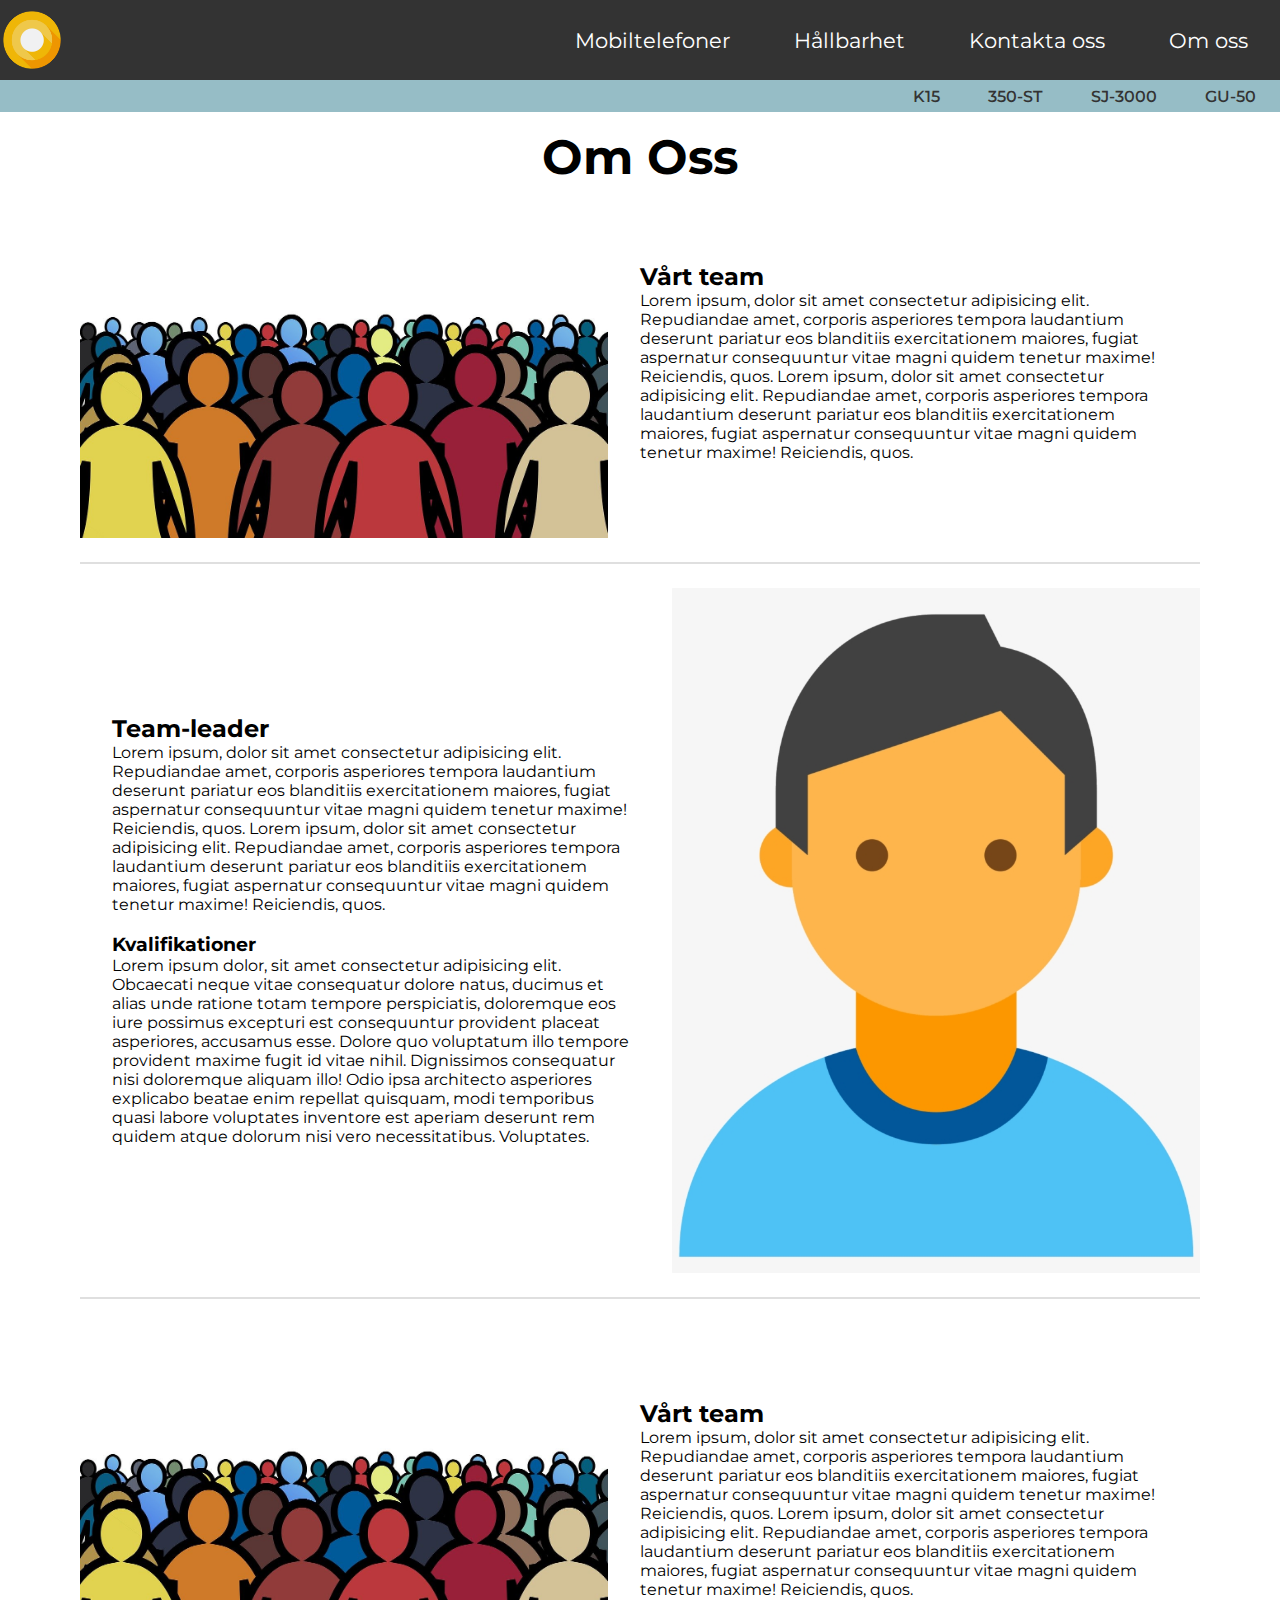
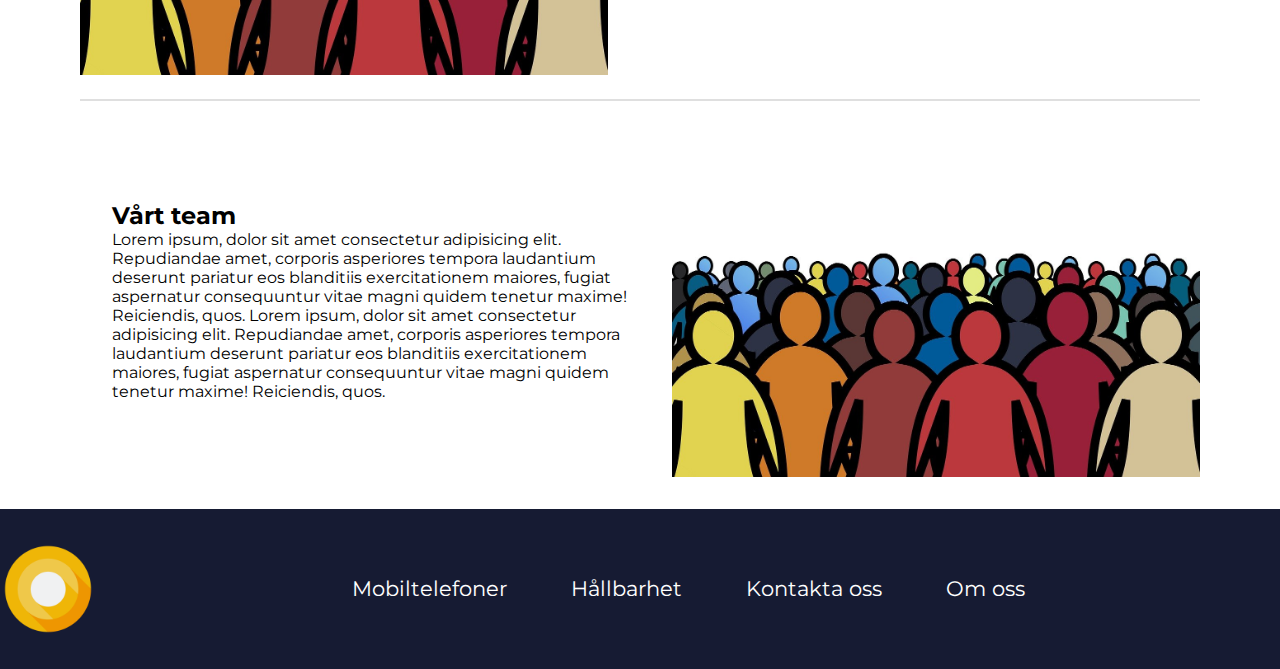
==== about.html @ dcf332bf "Påbörjade en about sida" ====
<!DOCTYPE html>
<html lang="en">
<head>
    <meta charset="UTF-8">
    <meta http-equiv="X-UA-Compatible" content="IE=edge">
    <meta name="viewport" content="width=device-width, initial-scale=1.0">
    <link rel="stylesheet" href="style.css">
    <link rel="icon" href="img/loading-circle.png">
    <title>Smartphones - About</title>
</head>
<body>
    <nav class="topnav">
        <div class="img-container">
            <a href="index.html"><img src="img/loading-circle.png" alt="Company Logo"></a>
        </div>
        <div class="navlinks">
            <a href="#">Mobiltelefoner</a><a href="hallbarhet.html">Hållbarhet</a><a href="#">Kontakta oss</a><a href="#">Om oss</a>
        </div>
        <div class="navlinks navlinks-mobile">
            <a href="#">Mobiltelefoner</a><a href="#">Mer</a>
        </div>
    </nav>
    <nav class="subnav">
        <a href="#">K15</a><a href="#">350-ST</a><a href="#">SJ-3000</a><a href="#">GU-50</a>
    </nav>

    <div class="header-about">
        <h1>Om Oss</h1>
    </div>
    <main class="main-about">
        <section>
            <div class="img-container">
                <img src="img/about-pics/crowd-1.jpg" alt="Crowd">
            </div>
            <div class="about">
                <h2>Vårt team</h2>
                <p>Lorem ipsum, dolor sit amet consectetur adipisicing elit. Repudiandae amet, corporis asperiores tempora laudantium deserunt pariatur eos blanditiis exercitationem maiores, fugiat aspernatur consequuntur vitae magni quidem tenetur maxime! Reiciendis, quos. Lorem ipsum, dolor sit amet consectetur adipisicing elit. Repudiandae amet, corporis asperiores tempora laudantium deserunt pariatur eos blanditiis exercitationem maiores, fugiat aspernatur consequuntur vitae magni quidem tenetur maxime! Reiciendis, quos.</p>
            </div>
        </section>
        <section>
            <div class="img-container">
                <img src="img/about-pics/person-thing.png" alt="Person">
            </div>
            <div class="about">
                <h2>Team-leader</h2>
                <p>Lorem ipsum, dolor sit amet consectetur adipisicing elit. Repudiandae amet, corporis asperiores tempora laudantium deserunt pariatur eos blanditiis exercitationem maiores, fugiat aspernatur consequuntur vitae magni quidem tenetur maxime! Reiciendis, quos. Lorem ipsum, dolor sit amet consectetur adipisicing elit. Repudiandae amet, corporis asperiores tempora laudantium deserunt pariatur eos blanditiis exercitationem maiores, fugiat aspernatur consequuntur vitae magni quidem tenetur maxime! Reiciendis, quos.</p>
                <br>
                <h3>Kvalifikationer</h3>
                <p>
                    Lorem ipsum dolor, sit amet consectetur adipisicing elit. Obcaecati neque vitae consequatur dolore natus, ducimus et alias unde ratione totam tempore perspiciatis, doloremque eos iure possimus excepturi est consequuntur  provident placeat asperiores, accusamus esse. Dolore quo voluptatum illo tempore provident maxime fugit id vitae nihil. Dignissimos consequatur nisi doloremque aliquam illo! Odio ipsa architecto asperiores explicabo beatae enim repellat quisquam, modi temporibus quasi labore voluptates inventore est aperiam deserunt rem quidem atque dolorum nisi vero necessitatibus. Voluptates.
                </p>
            </div>
        </section>
        <section>
            <div class="img-container">
                <img src="img/about-pics/crowd-1.jpg" alt="Crowd">
            </div>
            <div class="about">
                <h2>Vårt team</h2>
                <p>Lorem ipsum, dolor sit amet consectetur adipisicing elit. Repudiandae amet, corporis asperiores tempora laudantium deserunt pariatur eos blanditiis exercitationem maiores, fugiat aspernatur consequuntur vitae magni quidem tenetur maxime! Reiciendis, quos. Lorem ipsum, dolor sit amet consectetur adipisicing elit. Repudiandae amet, corporis asperiores tempora laudantium deserunt pariatur eos blanditiis exercitationem maiores, fugiat aspernatur consequuntur vitae magni quidem tenetur maxime! Reiciendis, quos.</p>
            </div>
        </section>
        <section>
            <div class="img-container">
                <img src="img/about-pics/crowd-1.jpg" alt="Crowd">
            </div>
            <div class="about">
                <h2>Vårt team</h2>
                <p>Lorem ipsum, dolor sit amet consectetur adipisicing elit. Repudiandae amet, corporis asperiores tempora laudantium deserunt pariatur eos blanditiis exercitationem maiores, fugiat aspernatur consequuntur vitae magni quidem tenetur maxime! Reiciendis, quos. Lorem ipsum, dolor sit amet consectetur adipisicing elit. Repudiandae amet, corporis asperiores tempora laudantium deserunt pariatur eos blanditiis exercitationem maiores, fugiat aspernatur consequuntur vitae magni quidem tenetur maxime! Reiciendis, quos.</p>
            </div>
        </section>
    </main>

    <footer>
        <div class="img-container"><img src="img/loading-circle.png" alt="Site Logo"></div>
        <div class="navlinks">
            <a href="#">Mobiltelefoner</a><a href="hallbarhet.html">Hållbarhet</a><a href="#">Kontakta oss</a><a href="#">Om oss</a>
        </div>
        <div></div>
    </footer>
</body>
</html>
---- style.css ----
@import url('https://fonts.googleapis.com/css2?family=Montserrat&family=Source+Serif+Pro&display=swap');

/* Fonts
* font-family: 'Montserrat', sans-serif;
* font-family: 'Source Serif Pro', serif;
*/

*{
    margin: 0;
    padding: 0;
    box-sizing: border-box;
    font-family: 'Montserrat', sans-serif;
}

/* Generell kod */

html{
    scroll-behavior: smooth;
}

:root{
    --primary-color: #96bdc6;
    --primary-color-rgb: 149, 189, 198;

    --secondary-color: #161b33;
    --extra-color: #81968f;
    
    --main-text-color: #333333;
    --main-text-color-light: #fff;

    --base-border-rad: 5px;
}

.img-container img{
    display: flex;
    justify-content: center;
    align-items: center;
    
    width: 100%;
}

button{
    cursor: pointer;
}

/*! Fundera över header fonten */
/* h1, h2, h3, h4, h5, h6{
    font-family: 'Source Serif Pro', serif;
} */

/* Navbar */
.topnav .navlinks-mobile{
    display: none;
}

.topnav{
    display: flex;
    justify-content: space-between;
    align-items: center;

    height: 5rem;
    
    background: var(--main-text-color);
}

.topnav .img-container{
    width: 4rem;
    height: 4rem;
}

.topnav > .navlinks a, footer .navlinks a{
    text-decoration: none;
    padding: 2rem;
    color: var(--main-text-color-light);
    font-size: 1.3rem;

    transition: background 0.1s linear;
}

.topnav > .navlinks a:hover{
    background: var(--primary-color);
}

.topnav .navlinks-mobile a{
    display: none;
    
    margin: 0;
    padding: 0;
    font-size: 1.3rem;
}

/* Subnav */
.subnav{
    display: flex;
    justify-content: flex-end;
    align-items: center;
    
    background: var(--primary-color);
    height: 2rem;
}

.subnav a{
    text-decoration: none;
    color: var(--main-text-color);
    margin: 0 1.5rem;
    font-weight: 550;
}

/* Introduktion */
.introduction{
    background-image: url(img/smartphone-conceptdrawing.jpg);
    background-position: center;
    background-attachment: fixed;

    display: flex;
    align-items: center;
    position: relative;
    
    width: 100vw;
    height: 70vh;
    max-width: 100%;
}

.introduction .prompt{
    margin-left: 20%;
    justify-content: center;
}

.introduction .prompt .text{
    font-size: 2rem;
    max-width: 31rem;
    font-weight: bold;
    color: black;
    background: rgba(255, 255, 255, 0.8);
    padding: 1rem;
    border-radius: 0.5rem;
}

.introduction .buttons{
    display: flex;
    margin-top: 1rem;
}

.introduction button{
    border: none;
    background: var(--secondary-color);
    padding: 1rem;
    border-radius: var(--base-border-rad);
    color: var(--main-text-color-light);
    width: 15rem;
    font-weight: 700;
    font-size: 2rem;
    margin-right: 1rem;

    transition: background 0.1s linear;
}

.introduction button:hover{
    background: var(--primary-color);
}

.introduction .img-credits{
    position: absolute;
    bottom: 0;
    right: 0;
}

/* Phone index */
.phones-index-header{
    display: flex;
    justify-content: center;
    margin-top: 1rem;
}

.phones-index-header h1{
    font-size: 2.2rem;
    
    border-radius: 0.5rem;    
    background: rgb(222, 227, 233);
    padding: 0.5rem;
}

.phones-index{
    display: flex;
    justify-content: center;
    flex-wrap: wrap;
}

.phones-index .phone{    
    border: solid 1px #dfdfdf;
    padding: 0.5rem;
    border-radius: 0.5rem;
    margin: 1rem;
}

.phones-index .phone > :first-child{
    text-align: center;
    margin-bottom: 0.5rem;
    font-size: 2rem;
}

.phones-index .phone .img-container{
    width: 20rem;
}

.phones-index .phone .colors{
    margin-top: 0.2rem;
}

.phones-index .phone .colors > *{
    height: 1.4rem;
    width: 1.4rem;
    border-radius: 50%;
    margin-right: 0.5rem;

    display: inline-block;
}

.phones-index .phone .colors > *:hover{
    border: solid black 2px;
}

.phones-index .phone .colors > :nth-child(1){
    background: rgb(255, 52, 52);
}

.phones-index .phone .colors > :nth-child(2){
    background: rgb(59, 124, 161);
}

.phones-index .phone .colors > :nth-child(3){
    background: rgb(41, 170, 127);
}

.phones-index .phone .colors > :nth-child(4){
    background: rgb(0, 0, 0);
}

.phones-index .phone .spec-pair{
    margin-top: 0.5rem;
}

.phones-index .phone .spec-pair h3{
    font-size: 1.3rem;
}

.phones-index .phone .spec-pair p{
    font-size: 1.1rem;
}

/* Hållbarhet */
.hallbarhet-main{
    display: flex;

    max-width: 75rem;
    margin: auto;
    margin-top: 2rem;
    margin-bottom: 2rem;
    font-size: 1.2rem;
}

.hallbarhet-main .main-content .tree-n-text{
    display: flex;
    align-items: center;
}
.hallbarhet-main .tree-n-text > :first-child{
    flex: 1 1;
}
.hallbarhet-main .tree-n-text .img-container{
    max-width: 20rem;
}

.hallbarhet-main aside{
    flex: 0 0 20rem;
}

.hallbarhet-main aside > *{
    margin: 0.5rem 0;
    padding: 1rem;

    transition: background 0.1s linear;
}

.hallbarhet-main aside > *:hover{
    background: rgb(216, 216, 216);
}

.hallbarhet-main .main-content{
    display: flex;
    flex-direction: column;
    flex: 1 1;
    
    padding-left: 1rem;
}

.hallbarhet-main .main-content article h1{
    font-size: 1.6rem;
    margin-top: 1rem;
}

.hallbarhet-main .main-content > :first-child{
    display: flex;
    align-items: center;

    margin-top: 2rem;

    height: 6rem;
    order: 2;
}


.hallbarhet-main .main-content > :nth-child(2){
    flex: 1 1;

}

.hallbarhet-main .main-content > :first-child > :first-child{
    max-width: 10rem;
    text-align: center;
}

.hallbarhet-main .main-content > :first-child p{
    flex: 1 1;

    padding-left: 1rem;
    margin-left: 1rem;
    border-left: 1px solid black;
}


.hallbarhet-main .main-content > :nth-child(2) p{
    margin-bottom: 1rem;
}

/* About */
.header-about{
    display: flex;
    justify-content: center;
    align-items: center;
}

.header-about h1{
    margin-top: 1rem;
    font-size: 3rem;
}

.main-about{
    max-width: 70rem;
    margin: auto;
}

.main-about section{
    display: flex;
    align-items: center;
    margin-bottom: 2rem;
}

.main-about > *:not(:last-child){
    margin-bottom: 1.5rem;
    padding-bottom: 1.5rem;
    border-bottom: solid 2px #dfdfdf;
}

.main-about > :nth-child(even) > .about{
    order: -12;
}

.main-about section .img-container{
    width: 33rem;
}

.main-about section .about{
    flex: 1 1;
    padding: 1rem 2rem;
}

/* Footer */
footer{
    display: flex;
    justify-content: space-between;
    align-items: center;
    
    width: 100vw;
    max-width: 100%;
    min-height: 10rem;

    color: var(--main-text-color-light); 
    background: var(--secondary-color);
}

footer > :first-child{
    width: 6rem;
}

/* Media */
@media(max-width: 768px){
    /* Nav */
    .topnav{
        justify-content: space-between;
        align-items: center;
        height: 6rem;
    }
    
    .topnav .img-container{
        width: 5rem;
        height: 5rem;
    }

    .topnav > *:not(.img-container){
        display: none;
        flex-direction: column;
    }

    .topnav .navlinks-mobile{
        display: block;
    }

    .topnav .navlinks-mobile a{
        display: inline-block;
        
        margin-right: 0.5rem;
        padding: 0.5rem;
    }

    /* Intro */
    .introduction{
        justify-content: center;
    }

    .introduction .prompt{
        margin: 0;
        max-width: 80vw;
    }

    .introduction .buttons{
        flex-direction: column;
        align-items: center;
    }

    .introduction .buttons button{
        margin-top: 1rem;
    }

    /* Footer */
    footer{
        padding-top: 1rem;
        flex-direction: column;
    }

    footer .navlinks{
        display: flex;
        flex-direction: column;
        align-items: center;
    }

    footer .navlinks a{
        text-align: center;
        margin-top: 0;
        padding: 0.7rem;
        font-size: 1.3rem;
    }
}
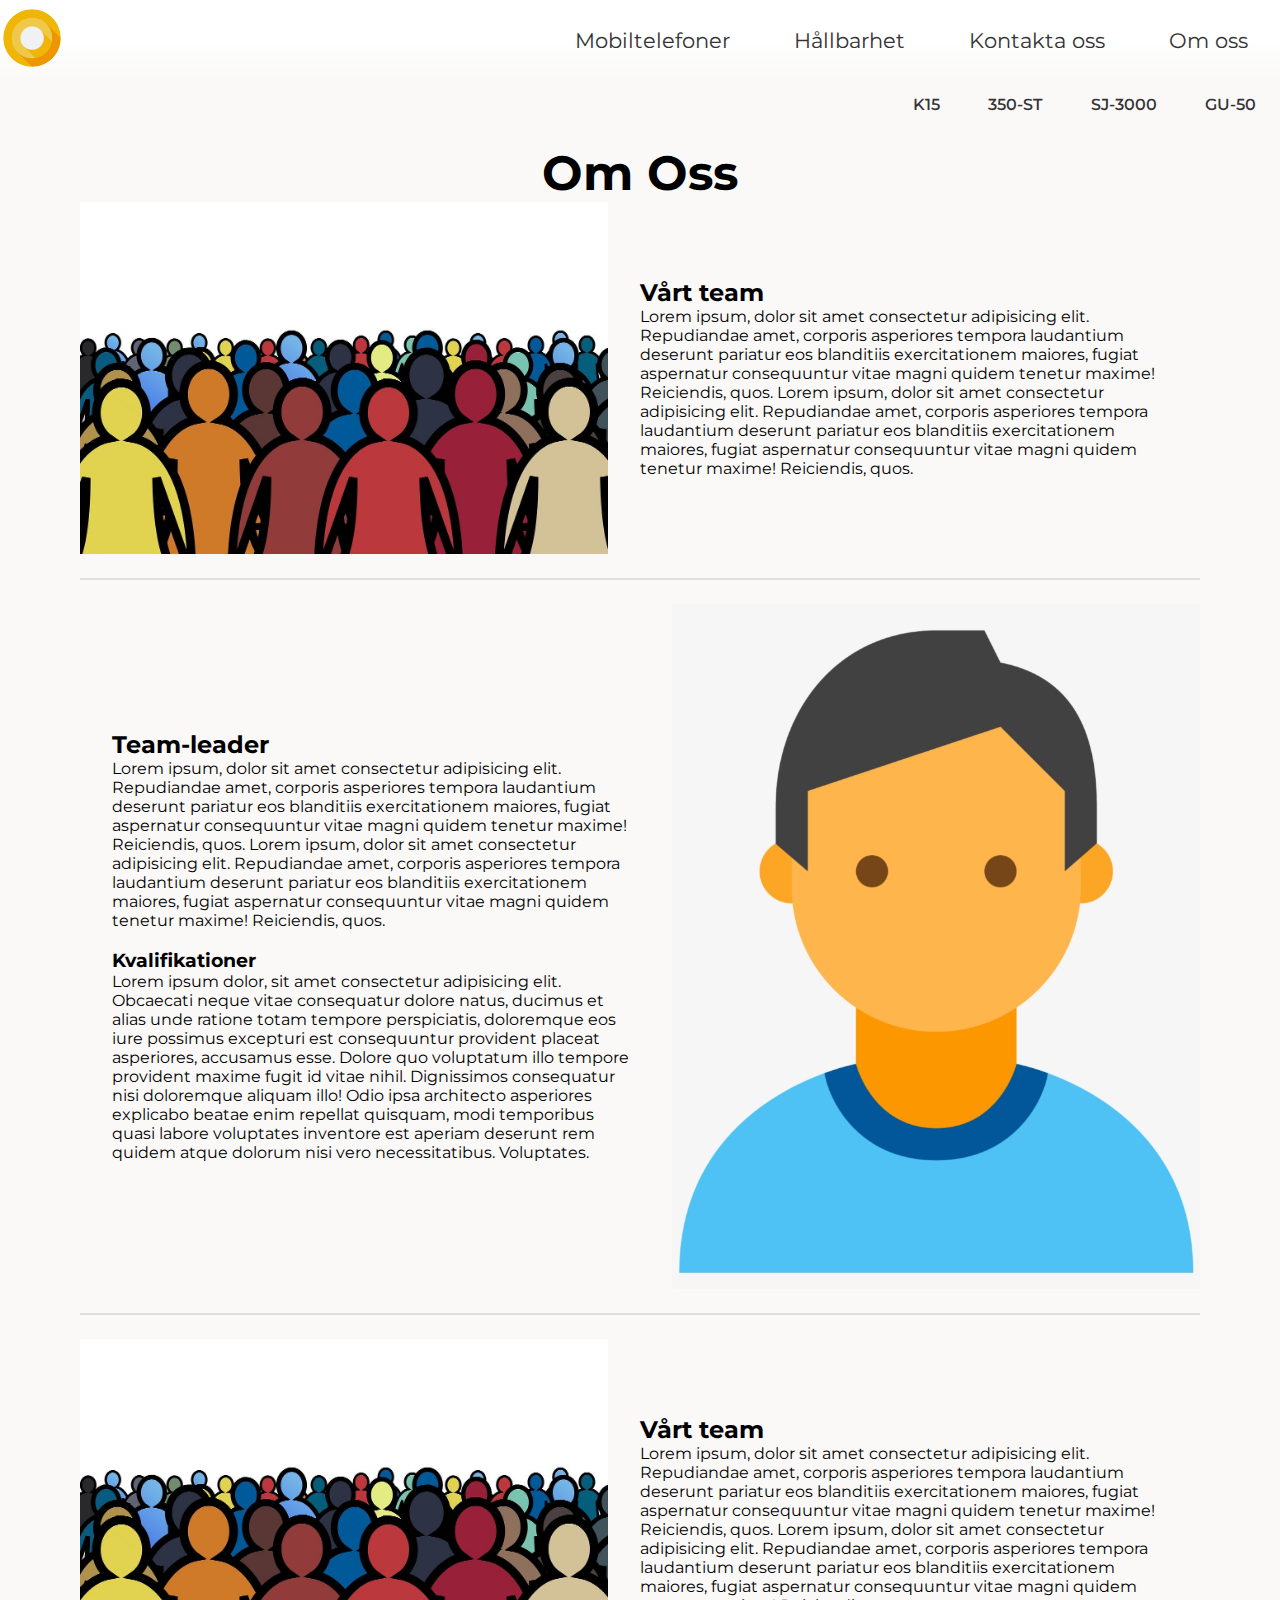
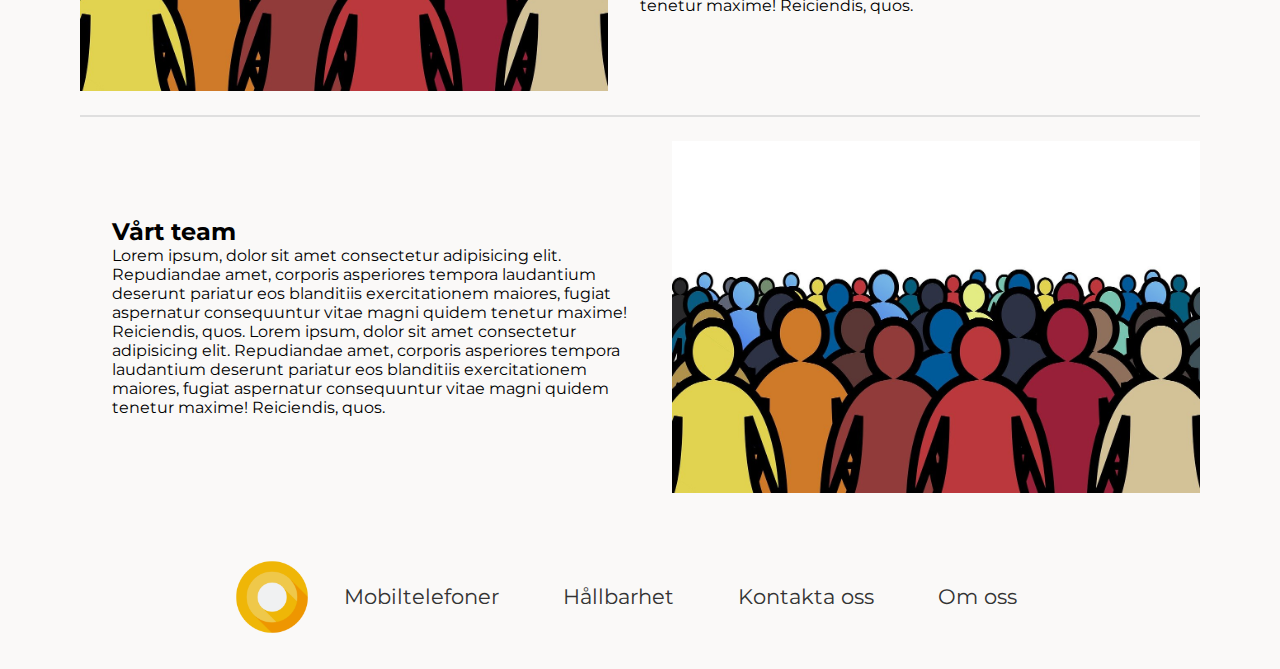
==== commit ad102e79: "Updaterade navbar, footer samt färg-tema" ====
--- a/about.html
+++ b/about.html
@@ -6,7 +6,7 @@
     <meta name="viewport" content="width=device-width, initial-scale=1.0">
     <link rel="stylesheet" href="style.css">
     <link rel="icon" href="img/loading-circle.png">
-    <title>Smartphones - About</title>
+    <title>USB - Om oss</title>
 </head>
 <body>
     <nav class="topnav">
--- a/style.css
+++ b/style.css
@@ -18,11 +18,15 @@
     scroll-behavior: smooth;
 }
 
+body{
+    background: var(--primary-color);
+}
+
 :root{
-    --primary-color: #96bdc6;
-    --primary-color-rgb: 149, 189, 198;
-
-    --secondary-color: #161b33;
+    --primary-color: rgb(250, 249, 248);
+    --primary-color-rgb: 250, 249, 248;
+
+    --secondary-color:#ef9273;
     --extra-color: #81968f;
     
     --main-text-color: #333333;
@@ -31,11 +35,13 @@
     --base-border-rad: 5px;
 }
 
+.img-container{
+    display: flex;
+    justify-content: center;
+    align-items: center;
+}
+
 .img-container img{
-    display: flex;
-    justify-content: center;
-    align-items: center;
-    
     width: 100%;
 }
 
@@ -59,8 +65,7 @@
     align-items: center;
 
     height: 5rem;
-    
-    background: var(--main-text-color);
+    background: linear-gradient(to bottom, #fff, #fff, var(--primary-color));
 }
 
 .topnav .img-container{
@@ -71,14 +76,15 @@
 .topnav > .navlinks a, footer .navlinks a{
     text-decoration: none;
     padding: 2rem;
-    color: var(--main-text-color-light);
+    color: var(--main-text-color);
     font-size: 1.3rem;
 
-    transition: background 0.1s linear;
+    transition: font-weight 0.1s linear, background 0.1s linear;
 }
 
 .topnav > .navlinks a:hover{
-    background: var(--primary-color);
+    font-weight: bold;
+    background: rgb(230, 230, 230);
 }
 
 .topnav .navlinks-mobile a{
@@ -96,7 +102,7 @@
     align-items: center;
     
     background: var(--primary-color);
-    height: 2rem;
+    height: 3rem;
 }
 
 .subnav a{
@@ -188,6 +194,7 @@
 
 .phones-index .phone{    
     border: solid 1px #dfdfdf;
+    background: #fff;
     padding: 0.5rem;
     border-radius: 0.5rem;
     margin: 1rem;
@@ -200,7 +207,7 @@
 }
 
 .phones-index .phone .img-container{
-    width: 20rem;
+    max-width: 20rem;
 }
 
 .phones-index .phone .colors{
@@ -366,30 +373,113 @@
 }
 
 .main-about section .img-container{
-    width: 33rem;
+    max-width: 33rem;
 }
 
 .main-about section .about{
     flex: 1 1;
     padding: 1rem 2rem;
+}
+
+/* Visit */
+.visit-body{
+    background: rgb(245, 248, 255);
+}
+
+.visit-main{
+    max-width: 60rem;
+    margin: auto;
+}
+
+.visit-main .ads{
+    margin-top: 2rem;
+}
+
+.ads .ad{
+    display: flex;
+    height: 20rem;
+}
+
+.ads .ad .right{
+    flex: 1 1;
+    padding: 2rem;
+    background: white;
+    
+    display: flex;
+    flex-direction: column;
+}
+
+.ads .ad > :first-child{
+    width: 24rem;
+    height: inherit;
+}
+
+.ads .ad > :first-child img{
+    object-fit: cover;
+    width: inherit;
+    height: inherit;
+}
+
+.ad .right .top{
+    display: flex;
+
+}
+
+.ad .right .top > :first-child{
+    width: 2rem;
 }
 
 /* Footer */
 footer{
     display: flex;
-    justify-content: space-between;
-    align-items: center;
-    
-    width: 100vw;
-    max-width: 100%;
-    min-height: 10rem;
-
-    color: var(--main-text-color-light); 
-    background: var(--secondary-color);
+    justify-content: center;
+    align-items: center;
+
+    margin-top: 2rem;
+    padding: 2rem;
 }
 
 footer > :first-child{
-    width: 6rem;
+    display: flex;
+    
+    max-width: 60rem;
+}
+
+footer > :first-child > :first-child{
+    width: 5rem;
+    cursor: pointer;
+}
+
+footer .info{
+    border-left: solid 1px lightgrey;
+    padding-left: 2rem;
+    margin-left: 2rem;
+
+    flex: 1 1;
+}
+
+footer .top a{
+    text-decoration: none;
+    color: var(--main-text-color);
+    font-weight: 600;
+    margin-right: 3rem;
+}
+
+footer .info .social{
+    padding: 2rem 0;
+}
+
+footer .info .social img{
+    width: 3rem;
+    margin-right: 2rem;
+
+    cursor: pointer;
+}
+
+footer .disclaims span:not(:first-child){
+    border-left: 1px solid rgb(61, 61, 61);
+    padding-left: 1rem;
+    margin-left: 1rem;
 }
 
 /* Media */
@@ -441,22 +531,65 @@
         margin-top: 1rem;
     }
 
+    /* About */
+    .main-about section{
+        flex-direction: column;
+        justify-content: center;
+    }
+
+    .main-about section .about.about{
+        order: 12;
+    }
+
     /* Footer */
     footer{
-        padding-top: 1rem;
+        border-top: lightgray 1px solid;
+    }
+
+    footer > :first-child{
         flex-direction: column;
-    }
-
-    footer .navlinks{
+        align-items: center;
+    }
+
+    footer > :first-child > :first-child{
+        width: 7rem;
+    }
+    
+    footer .info{
+        border-left: none;
+        margin-top: 1rem;
+        margin-left: 0;
+        padding-left: 0;
+    }
+
+    footer .top{
+        display: flex;
+        flex-direction: column;
+        justify-content: center;
+        align-items: center;
+    }
+    
+    footer .top a{
+        margin: 1rem;
+    }
+    
+    footer .info .social{
+        display: flex;
+        justify-content: center;
+    }
+
+    footer .disclaims{
         display: flex;
         flex-direction: column;
         align-items: center;
-    }
-
-    footer .navlinks a{
+        justify-content: center;
+    }
+    
+    footer .disclaims > span:not(:first-child){
+        border: none;
+        margin-left: 0;
+        padding-left: 0;
+        margin-top: 1rem;
         text-align: center;
-        margin-top: 0;
-        padding: 0.7rem;
-        font-size: 1.3rem;
     }
 }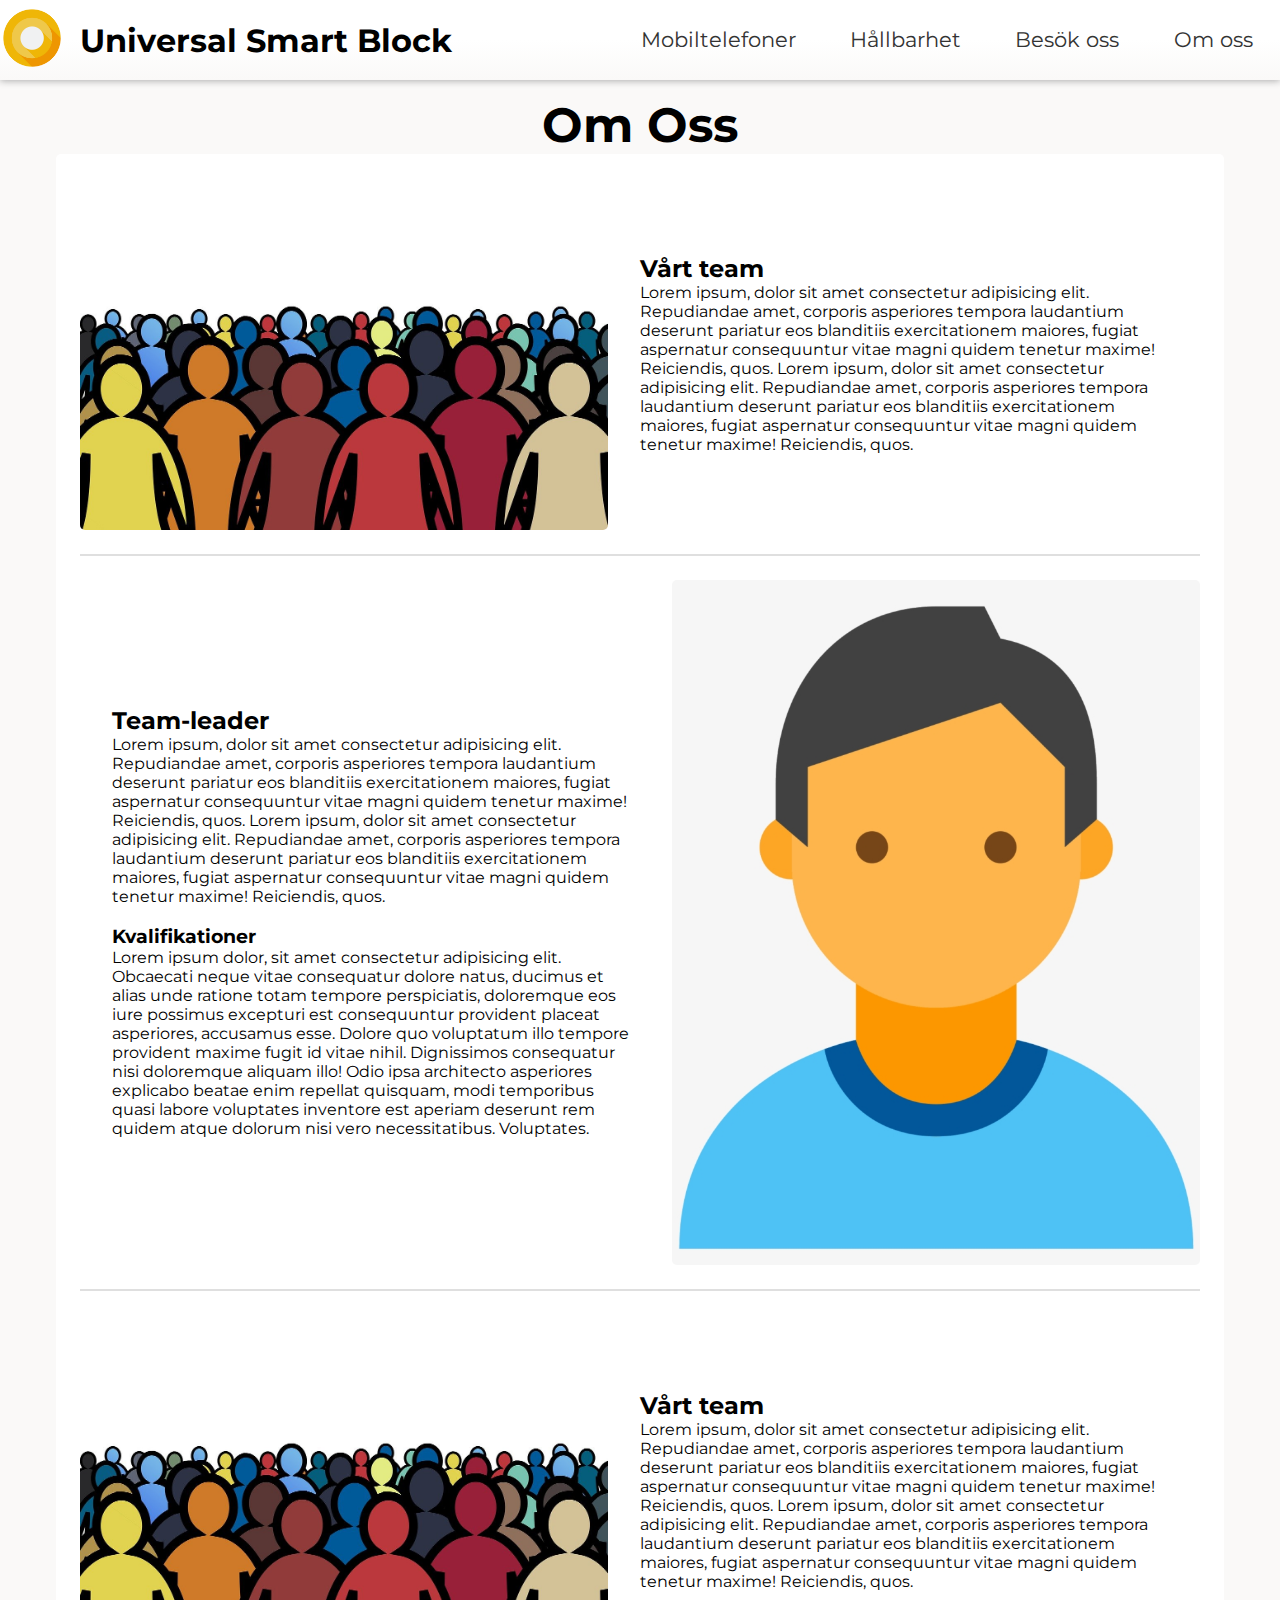
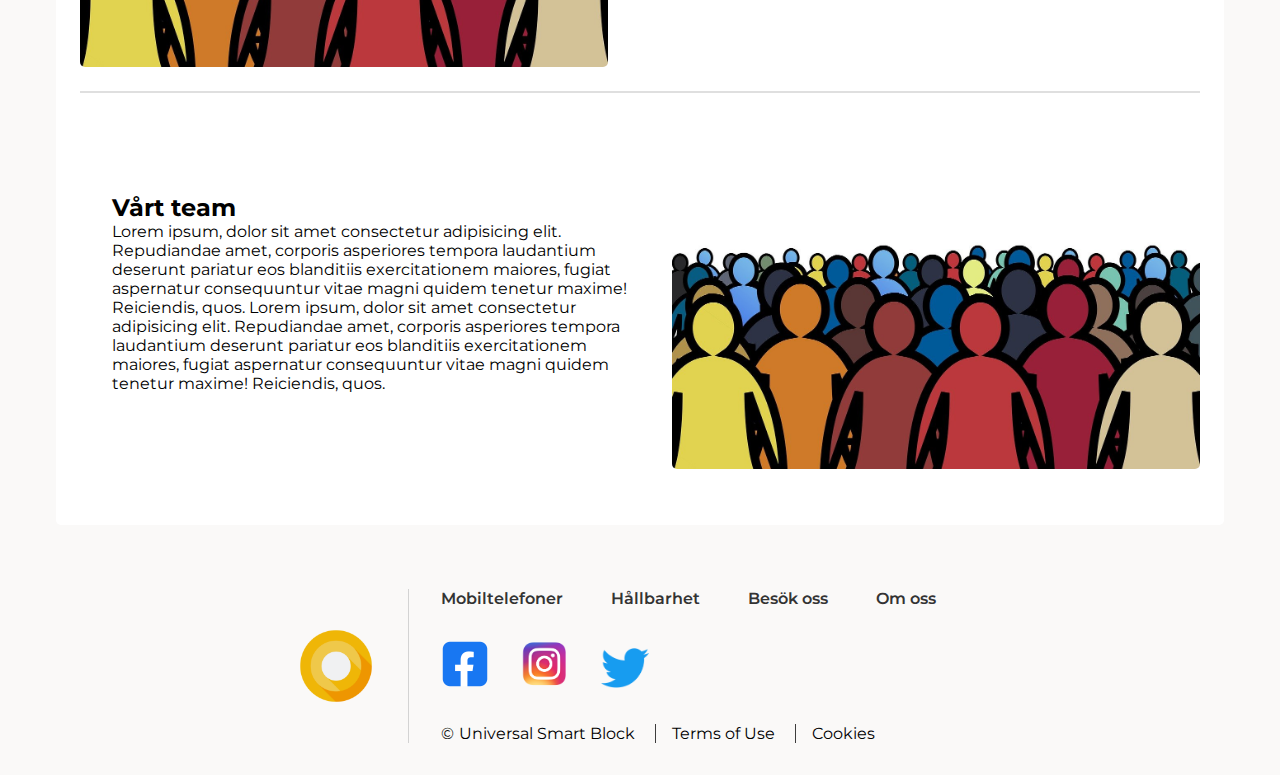
==== commit 4e268c3a: "Lade till en lite parallax på hållbarhets sidan" ====
--- a/about.html
+++ b/about.html
@@ -10,18 +10,18 @@
 </head>
 <body>
     <nav class="topnav">
-        <div class="img-container">
-            <a href="index.html"><img src="img/loading-circle.png" alt="Company Logo"></a>
+        <div>
+            <div class="img-container">
+                <a href="index.html"><img src="img/loading-circle.png" alt="Company Logo"></a>
+            </div>
+            <h1 id="nav-title">Universal Smart Block</h1>
         </div>
         <div class="navlinks">
-            <a href="#">Mobiltelefoner</a><a href="hallbarhet.html">Hållbarhet</a><a href="#">Kontakta oss</a><a href="#">Om oss</a>
+            <a href="#">Mobiltelefoner</a><a href="hallbarhet.html">Hållbarhet</a><a href="visit.html">Besök oss</a><a href="about.html">Om oss</a>
         </div>
         <div class="navlinks navlinks-mobile">
-            <a href="#">Mobiltelefoner</a><a href="#">Mer</a>
+            <a href="#">Mobiltelefoner</a><a href="#footer">Mer</a>
         </div>
-    </nav>
-    <nav class="subnav">
-        <a href="#">K15</a><a href="#">350-ST</a><a href="#">SJ-3000</a><a href="#">GU-50</a>
     </nav>
 
     <div class="header-about">
@@ -71,12 +71,26 @@
         </section>
     </main>
 
-    <footer>
-        <div class="img-container"><img src="img/loading-circle.png" alt="Site Logo"></div>
-        <div class="navlinks">
-            <a href="#">Mobiltelefoner</a><a href="hallbarhet.html">Hållbarhet</a><a href="#">Kontakta oss</a><a href="#">Om oss</a>
+    <footer id="footer">
+        <div>
+            <div class="img-container" onclick="window.location = 'index.html'">
+                <img src="img/loading-circle.png" alt="Logga">
+            </div>
+            <div class="info">
+                <div class="top">
+                    <a href="#">Mobiltelefoner</a><a href="hallbarhet.html">Hållbarhet</a><a href="#">Besök oss</a><a href="#">Om oss</a>
+                </div>
+                <div class="social">
+                    <img src="img/social/facebook.png" alt="Facebook"><img src="img/social/instagram.png" alt="Instagram"><img src="img/social/twitter.png" alt="Twitter">
+                </div>
+                <div class="disclaims">
+                    <span>Universal Smart Block</span>
+                    <span>Terms of Use</span>
+                    <span>Cookies</span>
+                </div>
+            </div>
         </div>
-        <div></div>
     </footer>
+    <script src="js/header-control.js"></script>
 </body>
 </html>--- a/style.css
+++ b/style.css
@@ -1,3 +1,6 @@
+/** NOTE TO SELF
+*TODO: Byt ut "javascipt" queryn mot en med ::after där content ändras i median */
+
 @import url('https://fonts.googleapis.com/css2?family=Montserrat&family=Source+Serif+Pro&display=swap');
 
 /* Fonts
@@ -63,9 +66,22 @@
     display: flex;
     justify-content: space-between;
     align-items: center;
-
+    
+    position: relative;
     height: 5rem;
     background: linear-gradient(to bottom, #fff, #fff, var(--primary-color));
+    box-shadow: 0px 1px 7px rgb(173, 173, 173);
+    z-index: 10;
+}
+
+.topnav > :first-child{
+    display: flex;
+    align-items: center;
+}
+
+.topnav > :first-child h1{
+    margin-left: 1rem;
+    font-size: 2rem;
 }
 
 .topnav .img-container{
@@ -75,7 +91,7 @@
 
 .topnav > .navlinks a, footer .navlinks a{
     text-decoration: none;
-    padding: 2rem;
+    padding: 1.7rem;
     color: var(--main-text-color);
     font-size: 1.3rem;
 
@@ -93,23 +109,6 @@
     margin: 0;
     padding: 0;
     font-size: 1.3rem;
-}
-
-/* Subnav */
-.subnav{
-    display: flex;
-    justify-content: flex-end;
-    align-items: center;
-    
-    background: var(--primary-color);
-    height: 3rem;
-}
-
-.subnav a{
-    text-decoration: none;
-    color: var(--main-text-color);
-    margin: 0 1.5rem;
-    font-weight: 550;
 }
 
 /* Introduktion */
@@ -162,7 +161,7 @@
 }
 
 .introduction button:hover{
-    background: var(--primary-color);
+    background: #fdbca7;
 }
 
 .introduction .img-credits{
@@ -256,87 +255,113 @@
 }
 
 /* Hållbarhet */
-.hallbarhet-main{
-    display: flex;
-
-    max-width: 75rem;
+.hall-intro{
+    display: flex;
+    justify-content: center;
+    align-items: center;
+
+    margin-top: 3rem;
+}
+
+.hall-intro > :first-child{
+    display: flex;
+    justify-content: space-evenly;
+    align-items: center;
+    
+    background-image: url(img/enviorment/man-in-sky.jpg);
+    background-position: left;
+    background-size: 150%;
+    background-position-x: 0;
+    
+    width: 60rem;
+    height: 30rem;
+    border-radius: 2rem;
+    color: #fff;
+}
+
+.hall-intro h5{
+    font-size: 1.4rem;
+}
+
+.hall-intro .stand-for{
+    font-size: 3rem;
+    font-weight: 700;
+
+    max-width: 25rem;
+}
+
+.hall-intro .button-container{
+    margin-top: 1rem;
+}
+
+.hall-intro .button-container button{
+    border: solid 1px rgba(211, 211, 211, 0.342);
+    background: var(--secondary-color);
+    padding: 1rem;
+    border-radius: var(--base-border-rad);
+    color: var(--main-text-color-light);
+    width: 10rem;
+    font-weight: 700;
+    font-size: 1.5rem;
+
+    transition: background 0.1s linear;
+}
+
+.hall-intro .button-container button:hover{
+    background: #fdbca7;
+}
+
+.hall-header{
+    display: flex;
+    justify-content: center;
+    align-items: center;
+
+    margin-top: 2rem;
+}
+
+.hall-header h1{
+    font-size: 3rem;
+    border-bottom: 1px solid rgb(168, 168, 168);
+    text-align: center;
+    padding-bottom: 0.5rem;
+
+    flex: 0 1 60rem;
+}
+
+.hall-how{
+    display: flex;
+    justify-content: space-between;
+    
+    max-width: 80rem;
     margin: auto;
-    margin-top: 2rem;
-    margin-bottom: 2rem;
-    font-size: 1.2rem;
-}
-
-.hallbarhet-main .main-content .tree-n-text{
-    display: flex;
-    align-items: center;
-}
-.hallbarhet-main .tree-n-text > :first-child{
-    flex: 1 1;
-}
-.hallbarhet-main .tree-n-text .img-container{
-    max-width: 20rem;
-}
-
-.hallbarhet-main aside{
-    flex: 0 0 20rem;
-}
-
-.hallbarhet-main aside > *{
-    margin: 0.5rem 0;
+}
+
+.hall-how > *{
+    background-image: url(img/enviorment/amazon.jpg);
+    background-position: center;
+    background-size: cover;
+    
+    margin: 2rem;
     padding: 1rem;
+    border-radius: 1rem;
+    height: 20rem;
+}
+
+.hall-how > :nth-child(2){
+    background-image: url(img/enviorment/deforest.jpg);
+}
+
+.hall-how > * > :first-child{
+    height: 100%;
+    padding: 1rem;
+    border-radius: 1rem;
+    background: rgba(255, 255, 255, 0.153);
 
     transition: background 0.1s linear;
 }
 
-.hallbarhet-main aside > *:hover{
-    background: rgb(216, 216, 216);
-}
-
-.hallbarhet-main .main-content{
-    display: flex;
-    flex-direction: column;
-    flex: 1 1;
-    
-    padding-left: 1rem;
-}
-
-.hallbarhet-main .main-content article h1{
-    font-size: 1.6rem;
-    margin-top: 1rem;
-}
-
-.hallbarhet-main .main-content > :first-child{
-    display: flex;
-    align-items: center;
-
-    margin-top: 2rem;
-
-    height: 6rem;
-    order: 2;
-}
-
-
-.hallbarhet-main .main-content > :nth-child(2){
-    flex: 1 1;
-
-}
-
-.hallbarhet-main .main-content > :first-child > :first-child{
-    max-width: 10rem;
-    text-align: center;
-}
-
-.hallbarhet-main .main-content > :first-child p{
-    flex: 1 1;
-
-    padding-left: 1rem;
-    margin-left: 1rem;
-    border-left: 1px solid black;
-}
-
-
-.hallbarhet-main .main-content > :nth-child(2) p{
-    margin-bottom: 1rem;
+.hall-how > * > :first-child:hover{
+    background: rgba(255, 255, 255, 0.8);
 }
 
 /* About */
@@ -354,6 +379,10 @@
 .main-about{
     max-width: 70rem;
     margin: auto;
+    background: white;
+    padding: 1.5rem;
+    box-sizing: content-box;
+    border-radius: var(--base-border-rad);
 }
 
 .main-about section{
@@ -376,6 +405,10 @@
     max-width: 33rem;
 }
 
+.main-about section .img-container img{
+    border-radius: var(--base-border-rad);
+}
+
 .main-about section .about{
     flex: 1 1;
     padding: 1rem 2rem;
@@ -397,7 +430,8 @@
 
 .ads .ad{
     display: flex;
-    height: 20rem;
+    height: 22rem;
+    margin-top: 2rem;
 }
 
 .ads .ad .right{
@@ -407,16 +441,17 @@
     
     display: flex;
     flex-direction: column;
+    justify-content: space-between;
 }
 
 .ads .ad > :first-child{
-    width: 24rem;
+    max-width: 24rem;
     height: inherit;
 }
 
 .ads .ad > :first-child img{
     object-fit: cover;
-    width: inherit;
+    max-width: inherit;
     height: inherit;
 }
 
@@ -427,6 +462,37 @@
 
 .ad .right .top > :first-child{
     width: 2rem;
+    margin-right: 0.7rem;
+}
+
+.ad .right .top .info > :first-child{
+    font-style: italic;
+}
+
+.ad .right .top .info > :nth-child(2){
+    font-size: 0.8rem;
+}
+
+.ad .right .main{
+    margin-top: 0.5rem;
+}
+
+.ad .right .main p{
+    margin-top: 0.5rem;
+}
+
+.ad .bottom{
+    padding-top: 1.5rem;
+    margin-top: 1rem;
+    border-top: 1px solid rgb(192, 192, 192);
+}
+
+.ad .bottom span{
+    font-size: 0.9rem;
+}
+
+.ad .bottom > :nth-child(2){
+    margin: 0 1rem;
 }
 
 /* Footer */
@@ -476,6 +542,11 @@
     cursor: pointer;
 }
 
+footer .disclaims > :first-child::before{
+    content: '\00a9';
+    margin-right: 0.3rem;
+}
+
 footer .disclaims span:not(:first-child){
     border-left: 1px solid rgb(61, 61, 61);
     padding-left: 1rem;
@@ -483,6 +554,18 @@
 }
 
 /* Media */
+
+@media(max-width: 900px){
+    .topnav .navlinks.navlinks > *{
+        padding: 0;
+        margin-right: 1.5rem;
+    }
+
+    .ads .ad{
+        height: 27rem;
+    }
+}
+
 @media(max-width: 768px){
     /* Nav */
     .topnav{
@@ -495,62 +578,78 @@
         width: 5rem;
         height: 5rem;
     }
-
-    .topnav > *:not(.img-container){
+    
+    .topnav > *:not(:first-child){
         display: none;
         flex-direction: column;
     }
-
+    
     .topnav .navlinks-mobile{
         display: block;
     }
-
+    
     .topnav .navlinks-mobile a{
         display: inline-block;
         
         margin-right: 0.5rem;
         padding: 0.5rem;
     }
-
+    
     /* Intro */
     .introduction{
         justify-content: center;
     }
-
+    
     .introduction .prompt{
         margin: 0;
         max-width: 80vw;
     }
-
+    
     .introduction .buttons{
         flex-direction: column;
         align-items: center;
     }
-
+    
     .introduction .buttons button{
         margin-top: 1rem;
     }
-
+    
     /* About */
     .main-about section{
         flex-direction: column;
         justify-content: center;
     }
-
+    
     .main-about section .about.about{
         order: 12;
     }
 
+    /* Visit */    
+    .ads .ad{
+        margin-bottom: 20rem;
+        flex-direction: column;
+        align-items: center;
+        background: white;
+    }
+    
+    .ads .ad .right{
+        padding: 1rem;
+    }
+    
+    .ad .right .top > :first-child{
+        margin-right: 0;
+    }
+    
     /* Footer */
     footer{
         border-top: lightgray 1px solid;
     }
-
+    
     footer > :first-child{
         flex-direction: column;
         align-items: center;
     }
-
+    
     footer > :first-child > :first-child{
         width: 7rem;
     }
@@ -561,7 +660,7 @@
         margin-left: 0;
         padding-left: 0;
     }
-
+    
     footer .top{
         display: flex;
         flex-direction: column;
@@ -577,7 +676,7 @@
         display: flex;
         justify-content: center;
     }
-
+    
     footer .disclaims{
         display: flex;
         flex-direction: column;
@@ -592,4 +691,10 @@
         margin-top: 1rem;
         text-align: center;
     }
+}
+
+@media(max-width: 500px){
+    .topnav > :first-child h1{
+        display: none;
+    }
 }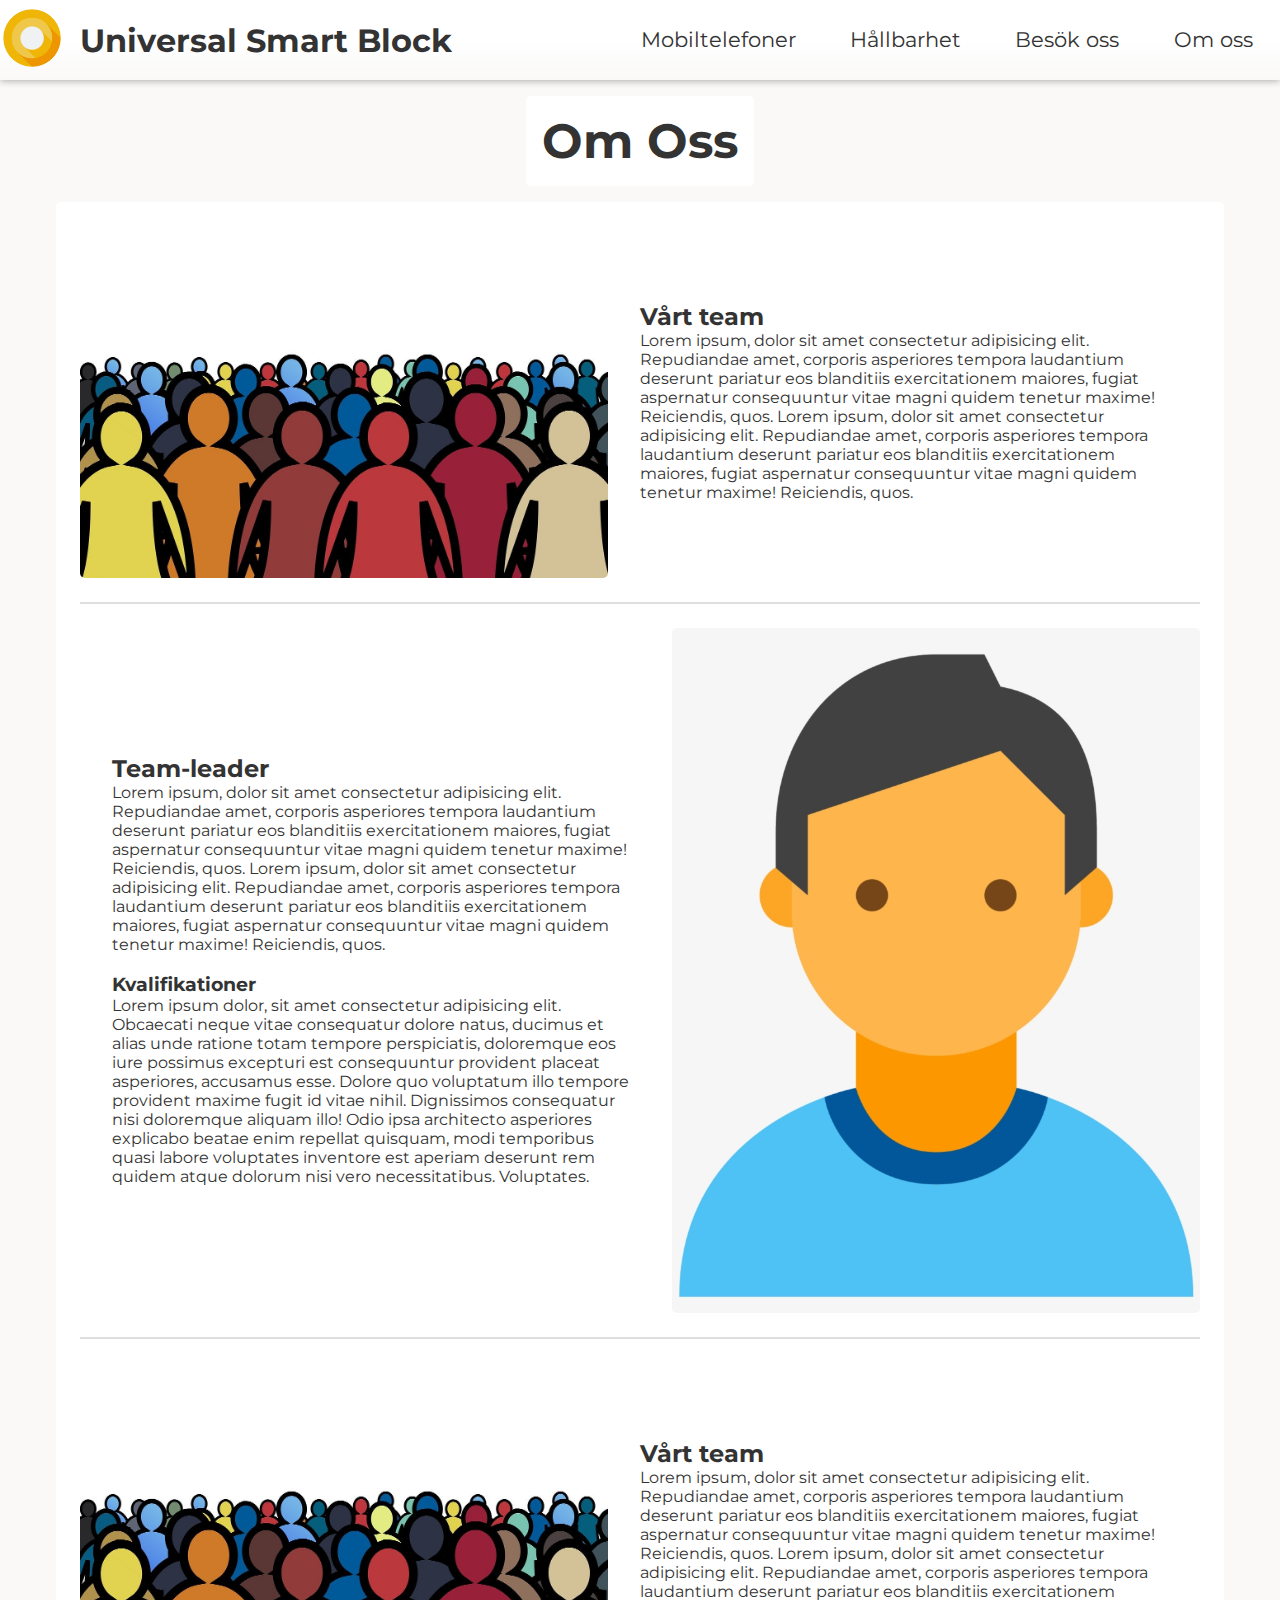
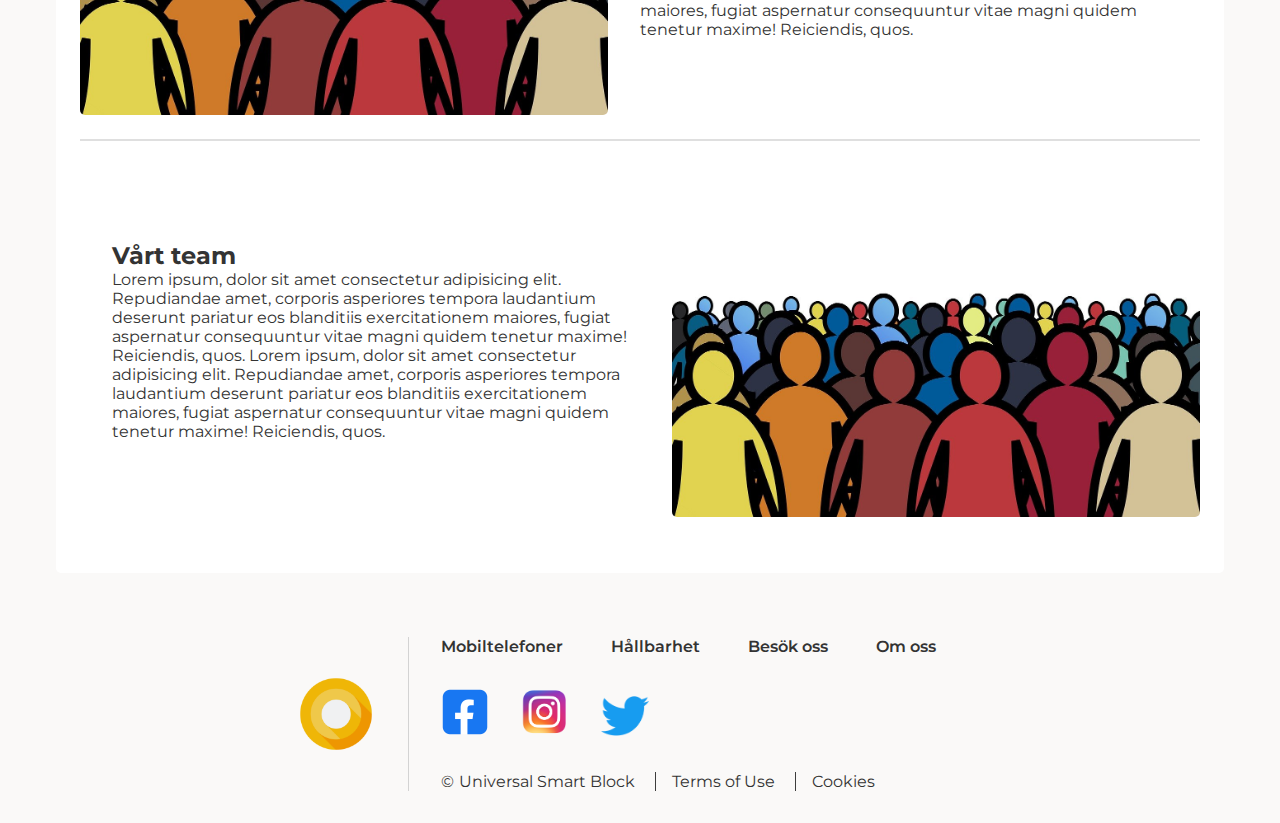
==== commit 0e2e03a2: "Antaglien den sista fin putsningen" ====
--- a/about.html
+++ b/about.html
@@ -17,10 +17,10 @@
             <h1 id="nav-title">Universal Smart Block</h1>
         </div>
         <div class="navlinks">
-            <a href="#">Mobiltelefoner</a><a href="hallbarhet.html">Hållbarhet</a><a href="visit.html">Besök oss</a><a href="about.html">Om oss</a>
+            <a href="buy.html">Mobiltelefoner</a><a href="hallbarhet.html">Hållbarhet</a><a href="visit.html">Besök oss</a><a href="about.html">Om oss</a>
         </div>
         <div class="navlinks navlinks-mobile">
-            <a href="#">Mobiltelefoner</a><a href="#footer">Mer</a>
+            <a href="buy.html">Mobiltelefoner</a><a href="#footer">Mer</a>
         </div>
     </nav>
 
@@ -78,7 +78,7 @@
             </div>
             <div class="info">
                 <div class="top">
-                    <a href="#">Mobiltelefoner</a><a href="hallbarhet.html">Hållbarhet</a><a href="#">Besök oss</a><a href="#">Om oss</a>
+                    <a href="buy.html">Mobiltelefoner</a><a href="hallbarhet.html">Hållbarhet</a><a href="visit.html">Besök oss</a><a href="about.html">Om oss</a>
                 </div>
                 <div class="social">
                     <img src="img/social/facebook.png" alt="Facebook"><img src="img/social/instagram.png" alt="Instagram"><img src="img/social/twitter.png" alt="Twitter">
--- a/style.css
+++ b/style.css
@@ -8,14 +8,16 @@
 * font-family: 'Source Serif Pro', serif;
 */
 
+
+/* Generell kod */
 *{
     margin: 0;
     padding: 0;
     box-sizing: border-box;
     font-family: 'Montserrat', sans-serif;
-}
-
-/* Generell kod */
+
+    color: var(--main-text-color);
+}
 
 html{
     scroll-behavior: smooth;
@@ -50,6 +52,20 @@
 
 button{
     cursor: pointer;
+}
+
+.img-credits a{
+    color: rgb(255, 255, 255);
+}
+
+/* Scroll-bar */
+::-webkit-scrollbar{
+    width: 10px;
+    background: rgb(204, 204, 204);
+}
+
+::-webkit-scrollbar-thumb{
+    background: rgb(104, 104, 104);
 }
 
 /*! Fundera över header fonten */
@@ -114,8 +130,7 @@
 /* Introduktion */
 .introduction{
     background-image: url(img/smartphone-conceptdrawing.jpg);
-    background-position: center;
-    background-attachment: fixed;
+    background-position-y: 60%;
 
     display: flex;
     align-items: center;
@@ -168,6 +183,12 @@
     position: absolute;
     bottom: 0;
     right: 0;
+
+    font-size: 0.8rem;
+}
+
+.introduction .img-credits a{
+    color: #000;
 }
 
 /* Phone index */
@@ -259,7 +280,7 @@
     display: flex;
     justify-content: center;
     align-items: center;
-
+    
     margin-top: 3rem;
 }
 
@@ -267,6 +288,7 @@
     display: flex;
     justify-content: space-evenly;
     align-items: center;
+    position: relative;
     
     background-image: url(img/enviorment/man-in-sky.jpg);
     background-position: left;
@@ -311,6 +333,15 @@
     background: #fdbca7;
 }
 
+.hall-intro .img-credits{
+    position: absolute;
+    top: 1rem;
+    left: 1rem;
+
+    font-size: 0.8rem;
+    max-width: 15rem;
+}
+
 .hall-header{
     display: flex;
     justify-content: center;
@@ -364,16 +395,135 @@
     background: rgba(255, 255, 255, 0.8);
 }
 
+/* Buy */
+.buy-main{
+    display: flex;
+    
+    max-width: 65rem;
+    margin: auto;
+    margin-top: 2rem;
+}
+
+.buy-aside{
+    width: 20rem;
+    background: #fff;
+    margin-right: 1rem;
+    margin-top: 1rem;
+    padding: 2rem;
+    border-radius: var(--base-border-rad);
+}
+
+.buy-aside article{
+    margin-bottom: 1.5rem;
+    padding-bottom: 0.75rem;
+    border-bottom: 1px solid #000;
+}
+
+.buy-aside article > *{
+    margin-bottom: 0.5rem;
+}
+
+.buy-aside article > * > input{
+    margin-right: 0.7rem;
+    height: 1rem;
+    width: 1rem;
+}
+
+.buy-aside article > * > label{
+    font-size: 1.2rem;
+}
+
+.buy-main > :nth-child(2){
+    display: flex;
+    flex-wrap: wrap;
+    justify-content: center;
+    flex: 1 1;
+}
+
+.buy-main .phone{
+    background: #fff;
+    border-radius: var(--base-border-rad);
+    padding: 1rem;
+    max-width:  20rem;
+    margin: 1rem;
+}
+
+.buy-main .phone h2{
+    font-size: 1.3rem;
+}
+
+.buy-main .phone .colors div{
+    display: inline-block;
+    
+    margin: 0.5rem 0;
+    margin-right: 0.5rem;
+    width: 1.2rem;
+    height: 1.2rem;
+    background: #000;
+    border-radius: 50%;
+    cursor: pointer;
+}
+
+.buy-main .phone .colors > :nth-child(1){
+    background: violet;
+}
+
+.buy-main .phone .colors > :nth-child(2){
+    background: yellowgreen;
+}
+
+.buy-main .phone .colors > :nth-child(3){
+    background: rgb(10, 26, 250);
+}
+
+.buy-main .phone .price{
+    margin: 1rem 0;
+    font-size: 1.5rem;
+    font-weight: 700;
+    font-style: italic;
+}
+
+.buy-main .phone .buttons{
+    display: flex;
+    flex-direction: column;
+    align-items: center;
+    justify-content: center;
+
+    margin-top: 1rem;
+}
+
+.buy-main .phone .buttons button{
+    width: 100%;
+    margin-top: 1rem;
+    padding: 0.5rem;
+    border: none;
+    background: var(--secondary-color);
+    color: #fff;
+    border-radius: var(--base-border-rad);
+    font-size: 1.3rem;
+
+    transition: background 0.1s linear;
+}
+
+.buy-main .phone .buttons button:hover{
+    background: #fdbca7;
+}
+
 /* About */
 .header-about{
     display: flex;
     justify-content: center;
     align-items: center;
+
+    margin-bottom: 1rem;
 }
 
 .header-about h1{
     margin-top: 1rem;
     font-size: 3rem;
+    background: #fff;
+    padding: 1rem;
+    border-radius: var(--base-border-rad);
 }
 
 .main-about{
@@ -432,6 +582,7 @@
     display: flex;
     height: 22rem;
     margin-top: 2rem;
+    border-radius: var(--base-border-rad);
 }
 
 .ads .ad .right{
@@ -563,6 +714,22 @@
 
     .ads .ad{
         height: 27rem;
+    }
+
+    .hall-intro{
+        margin-top: 0;
+    }
+
+    .hall-intro > :first-child{
+        border-radius: 0;  
+    }
+
+    .hall-how{
+        flex-direction: column;
+    }
+
+    .hall-how > * > :first-child{
+        background: rgba(255, 255, 255, 0.8);
     }
 }
 
@@ -598,6 +765,8 @@
     /* Intro */
     .introduction{
         justify-content: center;
+        background-position: center;
+        background-size: cover;
     }
     
     .introduction .prompt{
@@ -612,6 +781,13 @@
     
     .introduction .buttons button{
         margin-top: 1rem;
+    }
+
+    /* Hållbarhet */
+    .hall-intro > :first-child{
+        background-size: 100%;
+        background-position: center;
+        background-size: cover;
     }
     
     /* About */
@@ -639,6 +815,11 @@
     .ad .right .top > :first-child{
         margin-right: 0;
     }
+
+    /* Buy */
+    .buy-aside{
+        display: none;
+    }
     
     /* Footer */
     footer{
@@ -697,4 +878,33 @@
     .topnav > :first-child h1{
         display: none;
     }
+
+    .visit-main .ads .ad:not(.ad:first-child){
+        margin-top: 23rem;
+    }
+
+    .visit-main .ads >
+
+    .hall-intro > :first-child{
+        justify-content: center;
+        align-items: center;
+    }
+
+    .hall-intro > :first-child > :first-child{
+        display: flex;
+        flex-direction: column;
+        align-items: center;
+    }
+
+    .hall-intro > :first-child > :first-child .stand-for{
+        text-align: center;
+    }
+
+    .hall-intro .diss{
+        display: none;
+    }
+
+    .hall-how > *{
+        height: 27rem;
+    }
 }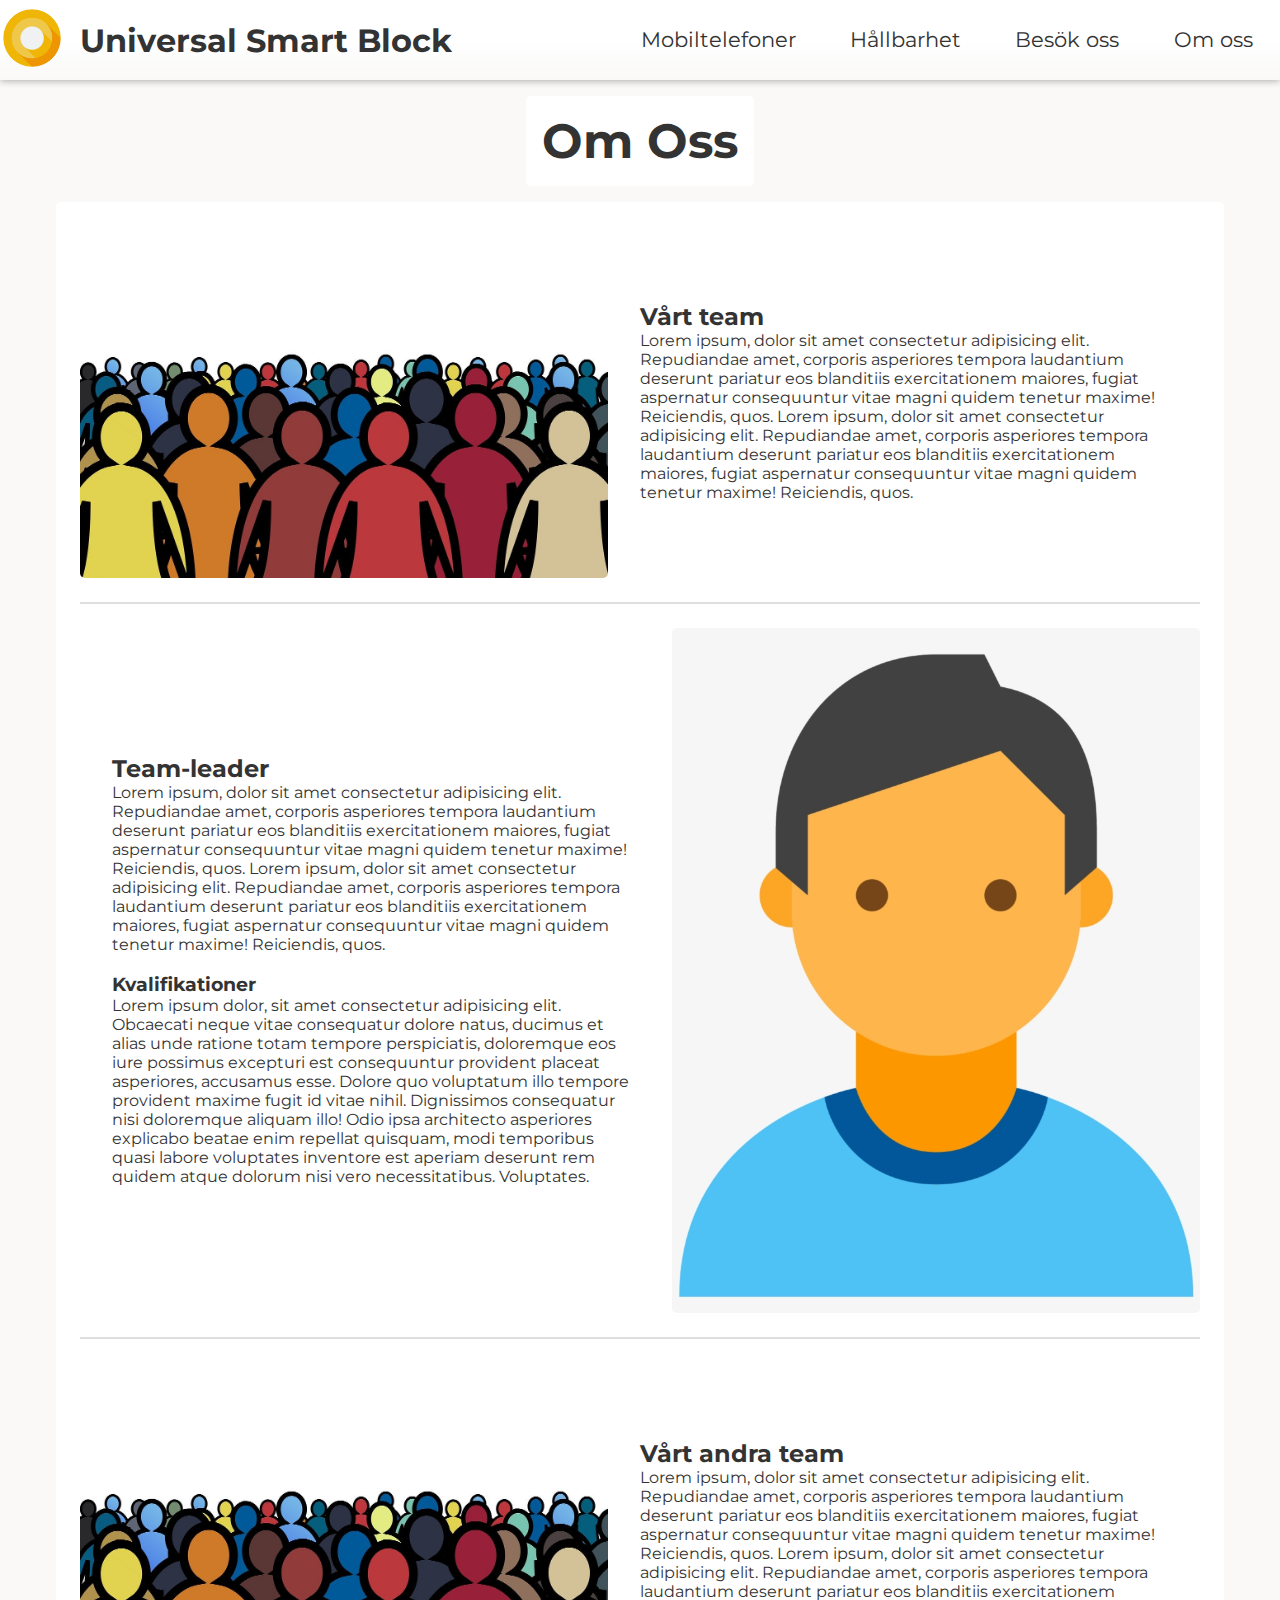
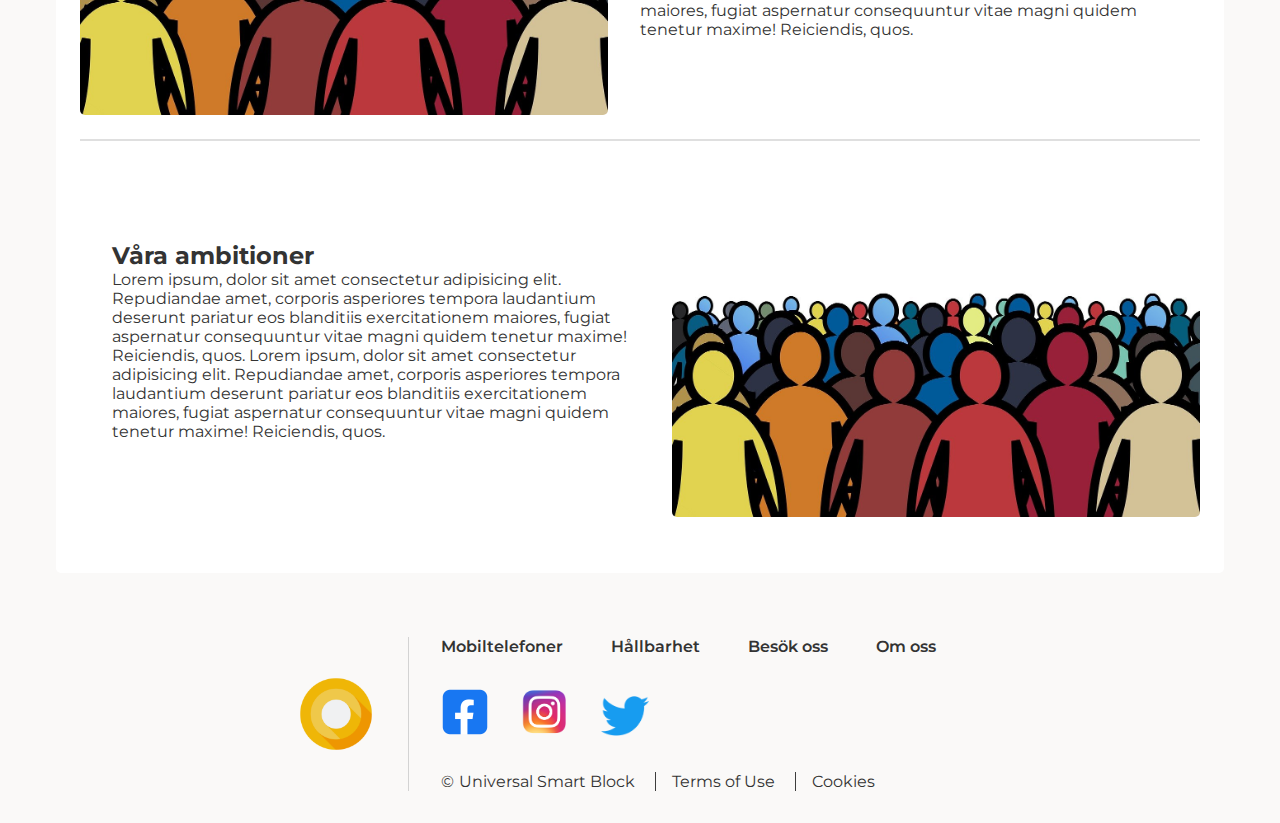
==== commit bd2d7c37: "Sista fin justeringen" ====
--- a/about.html
+++ b/about.html
@@ -56,7 +56,7 @@
                 <img src="img/about-pics/crowd-1.jpg" alt="Crowd">
             </div>
             <div class="about">
-                <h2>Vårt team</h2>
+                <h2>Vårt andra team</h2>
                 <p>Lorem ipsum, dolor sit amet consectetur adipisicing elit. Repudiandae amet, corporis asperiores tempora laudantium deserunt pariatur eos blanditiis exercitationem maiores, fugiat aspernatur consequuntur vitae magni quidem tenetur maxime! Reiciendis, quos. Lorem ipsum, dolor sit amet consectetur adipisicing elit. Repudiandae amet, corporis asperiores tempora laudantium deserunt pariatur eos blanditiis exercitationem maiores, fugiat aspernatur consequuntur vitae magni quidem tenetur maxime! Reiciendis, quos.</p>
             </div>
         </section>
@@ -65,7 +65,7 @@
                 <img src="img/about-pics/crowd-1.jpg" alt="Crowd">
             </div>
             <div class="about">
-                <h2>Vårt team</h2>
+                <h2>Våra ambitioner</h2>
                 <p>Lorem ipsum, dolor sit amet consectetur adipisicing elit. Repudiandae amet, corporis asperiores tempora laudantium deserunt pariatur eos blanditiis exercitationem maiores, fugiat aspernatur consequuntur vitae magni quidem tenetur maxime! Reiciendis, quos. Lorem ipsum, dolor sit amet consectetur adipisicing elit. Repudiandae amet, corporis asperiores tempora laudantium deserunt pariatur eos blanditiis exercitationem maiores, fugiat aspernatur consequuntur vitae magni quidem tenetur maxime! Reiciendis, quos.</p>
             </div>
         </section>
--- a/style.css
+++ b/style.css
@@ -199,10 +199,10 @@
 }
 
 .phones-index-header h1{
-    font-size: 2.2rem;
+    font-size: 2.5rem;
     
     border-radius: 0.5rem;    
-    background: rgb(222, 227, 233);
+    background: rgb(236, 236, 236);
     padding: 0.5rem;
 }
 
@@ -298,16 +298,17 @@
     width: 60rem;
     height: 30rem;
     border-radius: 2rem;
-    color: #fff;
 }
 
 .hall-intro h5{
     font-size: 1.4rem;
+    color: #fff;
 }
 
 .hall-intro .stand-for{
     font-size: 3rem;
     font-weight: 700;
+    color: #fff;
 
     max-width: 25rem;
 }
@@ -338,6 +339,7 @@
     top: 1rem;
     left: 1rem;
 
+    color: #fff;
     font-size: 0.8rem;
     max-width: 15rem;
 }
@@ -582,13 +584,13 @@
     display: flex;
     height: 22rem;
     margin-top: 2rem;
-    border-radius: var(--base-border-rad);
 }
 
 .ads .ad .right{
     flex: 1 1;
     padding: 2rem;
     background: white;
+    border-radius: 0 var(--base-border-rad) var(--base-border-rad) 0;
     
     display: flex;
     flex-direction: column;
@@ -604,6 +606,8 @@
     object-fit: cover;
     max-width: inherit;
     height: inherit;
+
+    border-radius: var(--base-border-rad) 0 0 var(--base-border-rad);
 }
 
 .ad .right .top{
@@ -730,6 +734,16 @@
 
     .hall-how > * > :first-child{
         background: rgba(255, 255, 255, 0.8);
+    }
+
+    /* About */
+    .main-about section{
+        flex-direction: column;
+        justify-content: center;
+    }
+    
+    .main-about section .about.about{
+        order: 12;
     }
 }
 
@@ -789,16 +803,6 @@
         background-position: center;
         background-size: cover;
     }
-    
-    /* About */
-    .main-about section{
-        flex-direction: column;
-        justify-content: center;
-    }
-    
-    .main-about section .about.about{
-        order: 12;
-    }
 
     /* Visit */    
     .ads .ad{
@@ -890,6 +894,11 @@
         align-items: center;
     }
 
+    .main-about section .about{
+        flex: 1 1;
+        padding: 1rem 0.5rem;
+    }
+
     .hall-intro > :first-child > :first-child{
         display: flex;
         flex-direction: column;
